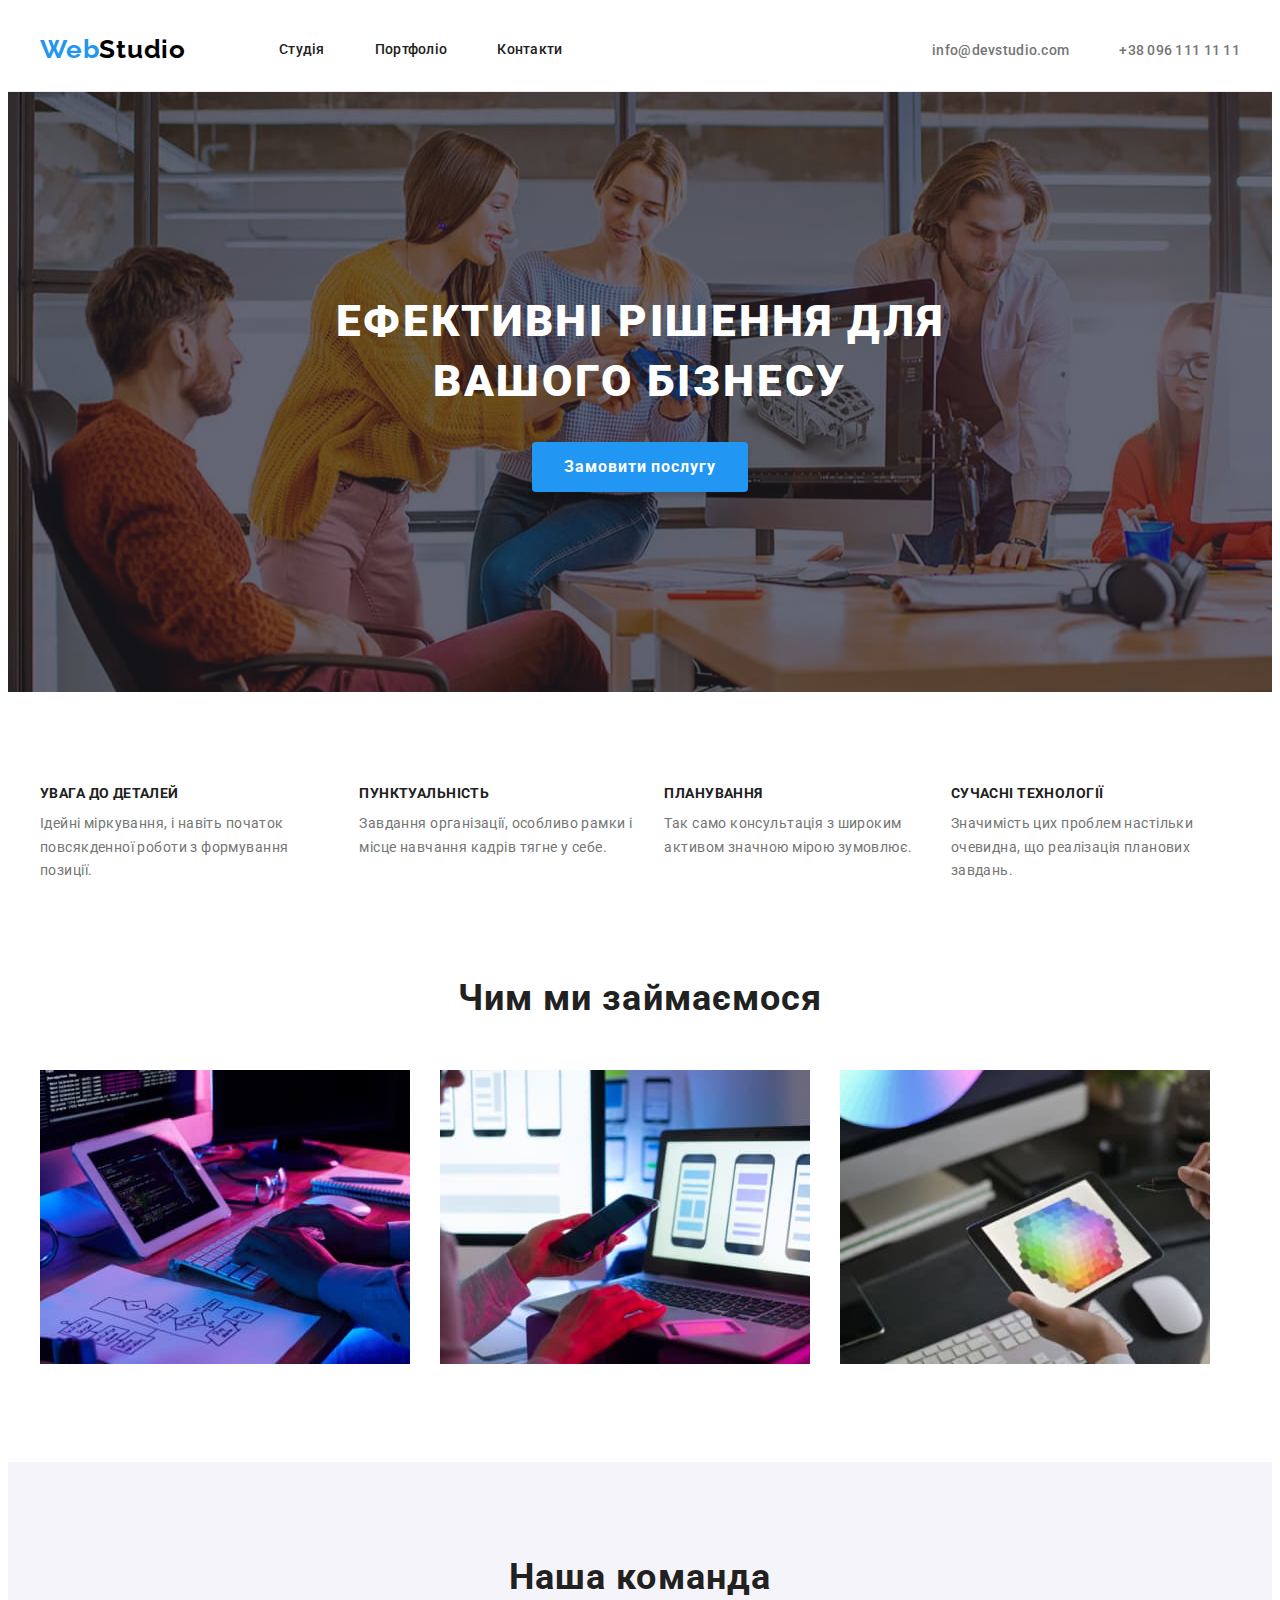
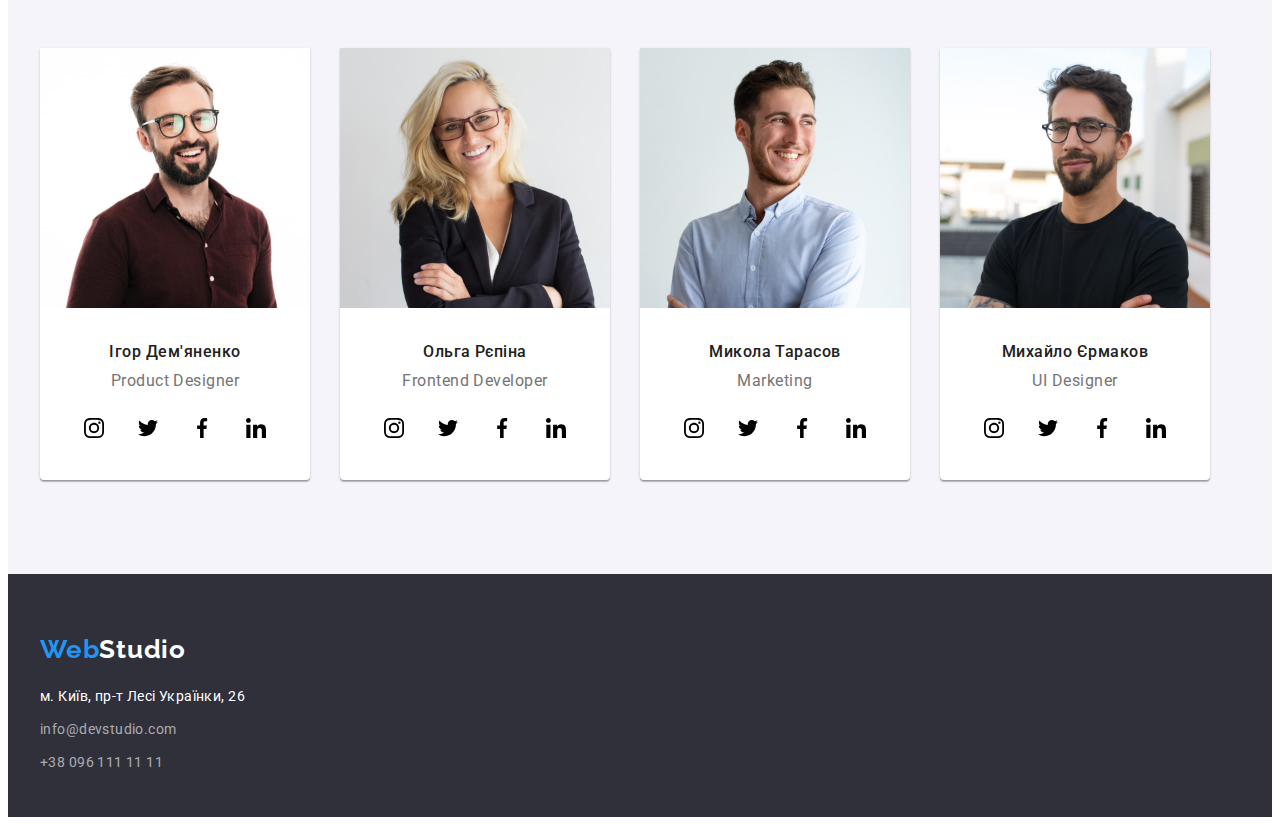
==== index.html @ 80e69e96 "start-hw-4" ====
<!DOCTYPE html>
<html lang="uk">
	<head>
		<meta charset="UTF-8">
		<meta name="viewport" content="width=device-width, initial-scale=1.0">		
		<link rel="preconnect" href="https://fonts.googleapis.com">
		<link rel="preconnect" href="https://fonts.gstatic.com" crossorigin>
		<link href="https://fonts.googleapis.com/css2?family=Raleway:wght@700&family=Roboto:wght@400;500;700;900&display=swap"
			rel="stylesheet">
		<link
			rel="stylesheet"
			href="https://cdnjs.cloudflare.com/ajax/libs/modern-normalize/1.1.0/modern-normalize.min.css"
			integrity="sha512-wpPYUAdjBVSE4KJnH1VR1HeZfpl1ub8YT/NKx4PuQ5NmX2tKuGu6U/JRp5y+Y8XG2tV+wKQpNHVUX03MfMFn9Q=="
			crossorigin="anonymous"
			referrerpolicy="no-referrer"
		/>
		<link rel="stylesheet" href="./css/styles.css">
			<title>Студія</title>
	</head>
	<body>
		<!--Шапка-->
		<header class="header">
			<div class="container header-container">
				<a href="./index.html" class="header-logo"><span class="logo-color">Web</span>Studio</a>
			<nav>
				<ul class="header-nav list">
					<li class="item"><a href="./index.html" class="header-nav-link link">Студія</a></li>
					<li class="item"><a href="./portfolio.html" class="header-nav-link link">Портфоліо</a></li>
					<li class="item"><a href="" class="header-nav-link link">Контакти</a></li>
				</ul>
			</nav>
			<ul class="list header-contact-list">
				<li class="item"><a href="" class="header-contact link">info@devstudio.com</a></li>
				<li class="item"><a href="" class="header-contact link">+38 096 111 11 11</a></li>
			</ul>
			</div>
		</header>
		<!--Головний розділ-->
		<main>
			<section class="hero-container">
				<h1 class="hero-title">Ефективні рішення для <br> вашого бізнесу</h1>
				<button type="button" class="hero-button">Замовити послугу</button>
			</section>

			<section class="benefits">
				<div class="container">
					<!-- <h2>Наші переваги</h2> -->
					<ul class="list benefits-list">
						<li class="benefit-item">
							<h3 class="benefits-title">УВАГА ДО ДЕТАЛЕЙ</h3>
							<p class="benefits-text">Ідейні міркування, і навіть початок повсякденної роботи з формування позиції.</p>
						</li>
						<li class="benefit-item">
							<h3 class="benefits-title">ПУНКТУАЛЬНІСТЬ</h3>
							<p class="benefits-text">Завдання організації, особливо рамки і місце навчання кадрів тягне у себе.</p>
						</li>
						<li class="benefit-item">
							<h3 class="benefits-title">ПЛАНУВАННЯ</h3>
							<p class="benefits-text">Так само консультація з широким активом значною мірою зумовлює.</p>
						</li>
						<li class="benefit-item">
							<h3 class="benefits-title">СУЧАСНІ ТЕХНОЛОГІЇ</h3>
							<p class="benefits-text">Значимість цих проблем настільки очевидна, що реалізація планових завдань.</p>
						</li>
					</ul>
				</div>				
			</section>
			<!--Напрямки нашої роботи-->
			<section class="industry">
				<div class="container">
					<h2 class="title-center">Чим ми займаємося</h2>
				<ul class="list industry-list">
					<li class="industry-item">
						<a href="" class="industry-activity"><img src="./images/img1.jpg" alt="Розробка декстопних додатків" width="370" height="294"></a>
					</li>
					<li class="industry-item">
						<a href="" class="industry-activity"><img src="./images/img2.jpg" alt="Розробка мобільних додатків" width="370" height="294"></a>
					</li>
					<li class="industry-item">
						<a href="" ><img src="./images/img3.jpg" alt="Дизайн" width="370" height="294" class="industry-activity"></a>
					</li>
				</ul>
				</div>
			</section>
			<section class="team">
				<div class="container">
					<h2 class="title-center">Наша команда</h2>
				<ul class="list team-list">
					<li class="team-person">
						<img src="./images/ihor-dem.jpg" alt="Фото Ігоря Дем'яненко" width="270" height="260">
						<div class="member-t">
							<h3 class="member-team">Ігор Дем'яненко</h3>
							<p lang="en" class="speciality-member-team">Product Designer</p>
							<ul class="team-soc-list">
								<li class="team-soc-item">
									<a href="" class="team-soc-link link">
										<svg class="team-soc-icon" width="20px" height="20px">
											<use href="./images/icons.svg#icon-instagram"></use>
										</svg>
									</a>									
								</li>
								<li class="team-soc-item">
									<a href="" class="team-soc-link">
										<svg class="team-soc-icon" width="20px" height="20px">
											<use href="./images/icons.svg#icon-twitter"></use>
										</svg>
									</a>
								</li>
								<li class="team-soc-item">
									<a href="" class="team-soc-link">
										<svg class="team-soc-icon" width="20px" height="20px">
											<use href="./images/icons.svg#icon-facebook"></use>
										</svg>
									</a>
								</li>
								<li class="team-soc-item">
									<a href="" class="team-soc-link">
										<svg class="team-soc-icon" width="20px" height="20px">
											<use href="./images/icons.svg#icon-linkedin"></use>
										</svg>
									</a>
								</li>
							</ul>
						</div>						
					</li>
					<li class="team-person">
						<img src="./images/olga-repina.jpg" alt="Фото Ольги Рєпіної" width="270" height="260">
						<div class="member-t">
							<h3 class="member-team">Ольга Рєпіна</h3>
							<p lang="en" class="speciality-member-team">Frontend Developer</p>
							<ul class="team-soc-list">
								<li class="team-soc-item">
									<a href="" class="team-soc-link link">
										<svg class="team-soc-icon" width="20px" height="20px">
											<use href="./images/icons.svg#icon-instagram"></use>
										</svg>
									</a>
								</li>
								<li class="team-soc-item">
									<a href="" class="team-soc-link">
										<svg class="team-soc-icon" width="20px" height="20px">
											<use href="./images/icons.svg#icon-twitter"></use>
										</svg>
									</a>
								</li>
								<li class="team-soc-item">
									<a href="" class="team-soc-link">
										<svg class="team-soc-icon" width="20px" height="20px">
											<use href="./images/icons.svg#icon-facebook"></use>
										</svg>
									</a>
								</li>
								<li class="team-soc-item">
									<a href="" class="team-soc-link">
										<svg class="team-soc-icon" width="20px" height="20px">
											<use href="./images/icons.svg#icon-linkedin"></use>
										</svg>
									</a>
								</li>
							</ul>
						</div>
					</li>
					<li class="team-person">
						<img src="./images/mukola-tarasov.jpg" alt="Фото Миколи Тарасова" width="270" height="260">
						<div class="member-t">
							<h3 class="member-team">Микола Тарасов</h3>
							<p lang="en" class="speciality-member-team">Marketing</p>
							<ul class="team-soc-list">
								<li class="team-soc-item">
									<a href="" class="team-soc-link link">
										<svg class="team-soc-icon" width="20px" height="20px">
											<use href="./images/icons.svg#icon-instagram"></use>
										</svg>
									</a>
								</li>
								<li class="team-soc-item">
									<a href="" class="team-soc-link">
										<svg class="team-soc-icon" width="20px" height="20px">
											<use href="./images/icons.svg#icon-twitter"></use>
										</svg>
									</a>
								</li>
								<li class="team-soc-item">
									<a href="" class="team-soc-link">
										<svg class="team-soc-icon" width="20px" height="20px">
											<use href="./images/icons.svg#icon-facebook"></use>
										</svg>
									</a>
								</li>
								<li class="team-soc-item">
									<a href="" class="team-soc-link">
										<svg class="team-soc-icon" width="20px" height="20px">
											<use href="./images/icons.svg#icon-linkedin"></use>
										</svg>
									</a>
								</li>
							</ul>
						</div>						
					</li>
					<li class="team-person">
						<img src="./images/muhailo-ermakov.jpg" alt="Фото Михайла Єрмакова" width="270" height="260">
						<div class="member-t">
							<h3 class="member-team">Михайло Єрмаков</h3>
							<p lang="en" class="speciality-member-team">UI Designer</p>
							<ul class="team-soc-list">
								<li class="team-soc-item">
									<a href="" class="team-soc-link link">
										<svg class="team-soc-icon" width="20px" height="20px">
											<use href="./images/icons.svg#icon-instagram"></use>
										</svg>
									</a>
								</li>
								<li class="team-soc-item">
									<a href="" class="team-soc-link">
										<svg class="team-soc-icon" width="20px" height="20px">
											<use href="./images/icons.svg#icon-twitter"></use>
										</svg>
									</a>
								</li>
								<li class="team-soc-item">
									<a href="" class="team-soc-link">
										<svg class="team-soc-icon" width="20px" height="20px">
											<use href="./images/icons.svg#icon-facebook"></use>
										</svg>
									</a>
								</li>
								<li class="team-soc-item">
									<a href="" class="team-soc-link">
										<svg class="team-soc-icon" width="20px" height="20px">
											<use href="./images/icons.svg#icon-linkedin"></use>
										</svg>
									</a>
								</li>
							</ul>
						</div>
					</li>
				</ul>
				</div>
			</section>
		</main>

		<!--Підвал-->
		<footer class="footer footer-container">
			<div class="container">
				<a href="./index.html" class="footer-logo"><span class="logo-color">Web</span>Studio</a>
			<address>
				<ul class="list list-footer-contact">	
					<li class="footer-contact-item"><a href="" class="footer-contact link">м. Київ, пр-т Лесі Українки, 26</a></li>
					<li class="footer-contact-item"><a href="mailto:info@devstudio.com" class="footer-contact footer-communication link">info@devstudio.com</a></li>
					<li class="footer-contact-item"><a href="tel:+380961111111" class="footer-contact footer-communication link">+38 096 111 11 11</a></li>
				</ul>
			</address>
			</div>
		</footer>
	</body>
</html>
---- css/styles.css ----
:root {
    --text-color-secondary: #757575;
    --color-hover: #2196F3;
}

body {
    font-family: 'Roboto', sans-serif;
    color: #212121; 
}

h1,
h2,
h3,
h4,
h5,
h6,
p {
    margin: 0;
}

ul {
    list-style: none;
    margin: 0;
    padding: 0;
}

/* ---------------- Хедер---------------- */

.header {
    background: #ffffff;
    border-bottom: 1px solid #ECECEC;
}

.container {
    width: 1200px;
    padding-left: 15px;
    padding-right: 15px;
    margin: 0 auto;
}

.header-container {
    display: flex;
    align-items: center;
    border-bottom: 1px #ECECEC;
}

.header-logo {
    font-family: 'Raleway', sans-serif;
    font-weight: 700;
    font-size: 26px;
    line-height: 1.19;
    letter-spacing: 0.03em;    
    color: #000000;
    text-decoration: none;
    padding-top: 24px;
    padding-right: 20px;
    padding-bottom: 25px;
    margin-right: 73px;
}

.logo-color {
    color: #2196F3;
}

.header-nav {
    display: flex;    
}

.header-nav .item:not(:last-child),
.header-contact-list .item:not(:last-child) {
    margin-right: 50px;
}

.header-nav-link {
    display:inline-block;
    font-weight: 500;
    font-size: 14px;
    line-height: 1.14;
    letter-spacing: 0.02em;
    color: #212121;
    padding-top: 32px;
    padding-bottom: 32px;
}


.list {
    list-style: none;
}

.header-contact {
    font-weight: 500;
    font-size: 14px;
    line-height: 1.14;
    letter-spacing: 0.02em;
    color: #757575;
}

.header-contact-list {
    display: flex;
    margin-left: auto;
    padding-top: 32px;
    padding-bottom: 32px;
}

.link {
    text-decoration: none;
}

a:hover,
a:focus {
    color: var(--color-hover);
}


/* --------------Герой----------------- */

.hero-container {
    background-color: #2F303A;    
    margin: 0 auto;
    text-align: center;
    padding-top: 200px;
    padding-bottom: 200px;
        background-image: linear-gradient(
            rgba(47, 48, 58, 0.4),
            rgba(47, 48, 58, 0.4)
            ),
        url(../images/hero-img.jpg);
    }


.hero-title {
    font-weight: 900;
    font-size: 44px;
    line-height: 1.36;
    letter-spacing: 0.06em;
    text-transform: uppercase;    
    color: #FFFFFF;
    margin-bottom: 30px;
}

.hero-button {
    font-family: inherit;
    font-weight: 700;
    font-size: 16px;
    line-height: 1.88;
    align-items: center;
    letter-spacing: 0.06em;
    color: #FFFFFF;
    background: #2196F3;
    width: 216px;
    height: 50px;
    box-shadow: 0px 4px 4px rgba(0, 0, 0, 0.15);
    border-radius: 4px;
    border: none;
}

.hero-button:hover,
.hero-button:focus {
    background: #188CE8;
}

h2 {
    font-weight: 700;
    font-size: 36px;
    line-height: 1.17;
    /*  */
    letter-spacing: 0.03em;
}

.title-center {
    text-align: center;
}

.benefits {
    background: #FFFFFF;
    padding-top: 94px;
}

.benefits-list {
    display: flex;
}

.benefits-list .benefit-item:not(:last-child) {
    margin-right: 30px;
}

.benefits-title {
    font-weight: 700;
    font-size: 14px;
    line-height: 1.14;
    letter-spacing: 0.03em;
    text-transform: uppercase;
    margin-bottom: 10px;
}

.benefits-text {   
    font-size: 14px;
    line-height: 1.71;
    letter-spacing: 0.03em;
    color: var(--text-color-secondary);
}

.industry {
    background: #FFFFFF;
    padding-top: 94px;
    padding-bottom: 94px;
}
.industry-list {
    display: flex;
    margin-top: 50px;
}

.industry-list .industry-item:not(:last-child) {
    margin-right: 30px;
}

/*-------------------- Наша команда -------------------*/

.team {
    background: #F5F4FA;
    padding-top: 94px;
    padding-bottom: 94px;
}

.team-list {
    display: flex;
    margin-top: 50px;    
}

.team-list .team-person:not(:last-child) {
    margin-right: 30px;
}

.team-person {
    background: #FFFFFF;
    box-shadow: 0px 1px 3px rgba(0, 0, 0, 0.12), 0px 1px 1px rgba(0, 0, 0, 0.14), 0px 2px 1px rgba(0, 0, 0, 0.2);
border-radius: 0px 0px 4px 4px;
}

.member-team {
    font-weight: 500;
    font-size: 16px;
    line-height: 1.19;
    text-align: center;
    letter-spacing: 0.03em;    
}

.speciality-member-team {
    font-size: 16px;
    line-height: 1.19;
    text-align: center;
    letter-spacing: 0.03em;
    color: var(--text-color-secondary);
    margin-top: 10px;
    margin-bottom: 16px;
}

.member-t {
    padding-top: 30px;
    padding-bottom: 30px;
}

.team-soc-list {
    display: flex;
    justify-content: center;
    gap: 10px;

}

.team-soc-item {    
    width: 44px;
    height: 44px;
}

.team-soc-link {
    width: 100%;
    height: 100%;
    border-radius: 50%;
    /* background-color: tomato; */
    display: flex;
    align-items: center;
    justify-content: center;
}

.team-soc-icon {
    /* fill: #AFB1B8; */
}

.team-soc-link:hover,
.team-soc-link:focus {
    background-color: var(--color-hover);
}

.team-soc-link:hover .team-soc-icon,
.team-soc-link:focus .team-soc-icon {
    fill: #ffffff;
}

/* Футер */

.footer-container {    
    margin: 0 auto;
    
}

.footer {
    background: #2F303A;
    padding-top: 60px;
    padding-bottom: 43px;
}

.footer-logo {
    font-family: 'Raleway', sans-serif;
    font-weight: 700;
    font-size: 26px;
    line-height: 1.19;
    letter-spacing: 0.03em;
    color: #FFFFFF;
    text-decoration: none;
    display: inline-block;
}

.list-footer-contact {
    margin-top: 20px;
}

.footer-contact {
    font-style: normal;
    font-size: 14px;
    line-height: 1.71;
    letter-spacing: 0.03em;
    color: #FFFFFF;
}

.list-footer-contact .footer-contact-item:not(:last-child) {
    margin-bottom: 9px;
}

.footer-communication {
    color: rgba(255, 255, 255, 0.6);
}

/* Стиль Портфоліо */

.portfolio {
    background: #FFFFFF;
    padding-top: 94px;
    padding-bottom: 94px;
}

/* Фільтр проєктів */

.filter-button-projects {
    font-family: inherit;
    font-weight: 500;
    font-size: 16px;
    line-height: 1.62;
    text-align: center;
    letter-spacing: 0.03em;
    color: inherit;
    background: #F5F4FA;
    border: none;
    padding: 6px 22px;
    box-shadow: 0px 3px 1px rgba(0, 0, 0, 0.1), 0px 1px 2px rgba(0, 0, 0, 0.08), 0px 2px 2px rgba(0, 0, 0, 0.12);
border-radius: 4px;
}

.filter-button-projects:hover,
.filter-button-projects:focus {
    background: #2196F3;
    color: #FFFFFF;
    border: none;
}

.filter-projects {
    display: flex;    
    margin-bottom: 34px;
    justify-content: center;
}

.filter-projects .filter-item:not(:last-child) {
    margin-right: 8px;
}


/* Проєкти */

.project-list {
    display: flex;
    flex-wrap: wrap;
}

.project-list a {
    text-decoration: none;    
}

.project-item {   
    margin-right: 30px;
    margin-bottom: 30px;   
}

.project-item:nth-child(3n) {
    margin-right: 0;
}

.project-item:nth-last-child(-n + 3) {
    margin-bottom: 0;
}

.project-text {
    padding: 20px 24px;
    border-right: 1px solid #EEEEEE;
    border-bottom: 1px solid #EEEEEE;
    border-left: 1px solid #EEEEEE;
}

.project-title {    
    font-size: 18px;
    line-height: 2;
    letter-spacing: 0.06em;
    color: #212121;
}

.category-project {
    font-size: 16px;
    line-height: 1.88;
    letter-spacing: 0.03em;
    color: var(--text-color-secondary);
}
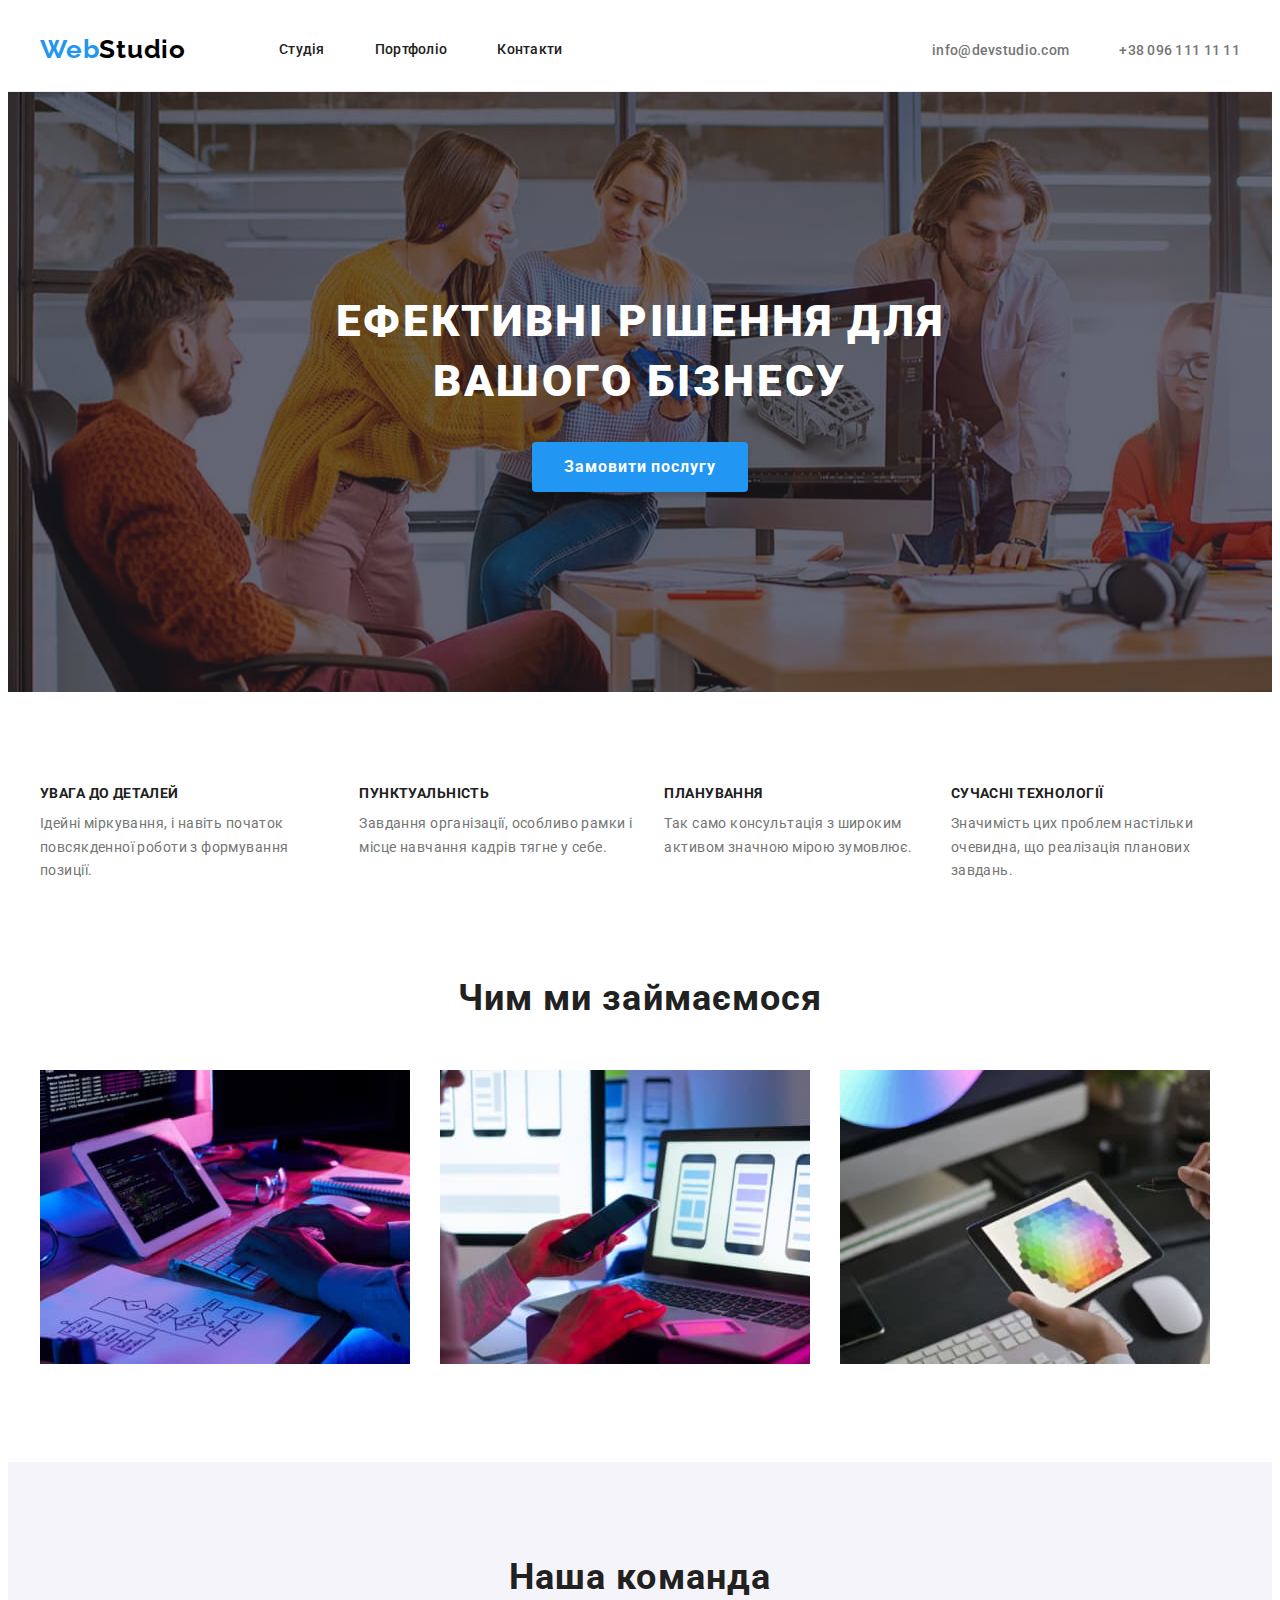
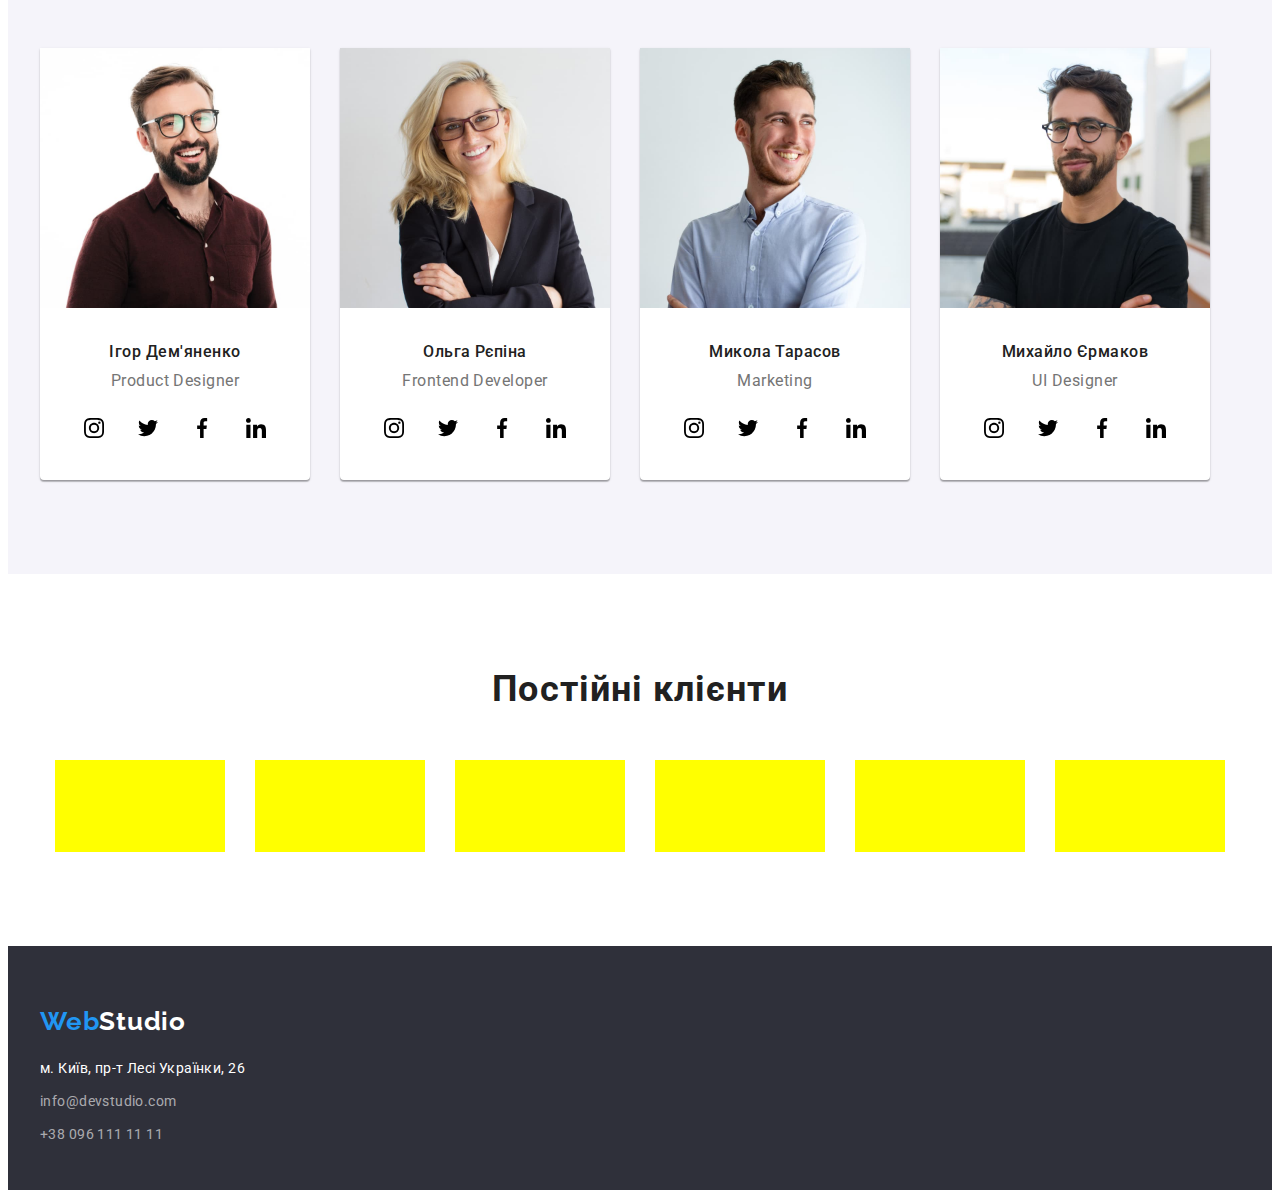
==== commit 2833322d: "client" ====
--- a/index.html
+++ b/index.html
@@ -82,6 +82,7 @@
 				</ul>
 				</div>
 			</section>
+			<!-- Наша команда -->
 			<section class="team">
 				<div class="container">
 					<h2 class="title-center">Наша команда</h2>
@@ -235,6 +236,30 @@
 						</div>
 					</li>
 				</ul>
+				</div>
+			</section>
+			<!-- Наші постійні клієнти -->
+			<section class="container">
+				<div class="client">
+					<h2 class="client-title title-center">Постійні клієнти</h2>
+					<ul class="client-list">
+						<li class="client-item">
+							<a href="" class="client-link"></a>
+							<svg class="client-icon">
+								<use></use>
+							</svg>
+						</li>
+						<li class="client-item">
+							<a href="" class="client-link"></a>
+							<svg>
+								<use></use>
+							</svg>
+						</li>
+						<li class="client-item"></li>
+						<li class="client-item"></li>
+						<li class="client-item"></li>
+						<li class="client-item"></li>
+					</ul>
 				</div>
 			</section>
 		</main>
--- a/css/styles.css
+++ b/css/styles.css
@@ -162,8 +162,7 @@
 h2 {
     font-weight: 700;
     font-size: 36px;
-    line-height: 1.17;
-    /*  */
+    line-height: 1.17;    
     letter-spacing: 0.03em;
 }
 
@@ -275,8 +274,7 @@
 .team-soc-link {
     width: 100%;
     height: 100%;
-    border-radius: 50%;
-    /* background-color: tomato; */
+    border-radius: 50%;    
     display: flex;
     align-items: center;
     justify-content: center;
@@ -295,6 +293,39 @@
 .team-soc-link:focus .team-soc-icon {
     fill: #ffffff;
 }
+
+.client {
+    padding-top: 94px;
+    padding-bottom: 94px;
+}
+
+.client-title {
+    margin-bottom: 50px;
+}
+
+.client-list {
+    display: flex;
+    justify-content: center;
+    gap: 30px;
+}
+
+.client-item {
+    width: 170px;
+    height: 92px;
+    background-color: yellow;
+}
+
+.client-link {
+    width: 100%;
+    height: 100%;
+    display: flex;
+    align-items: center;
+    justify-content: center;
+}
+
+
+
+
 
 /* Футер */
 
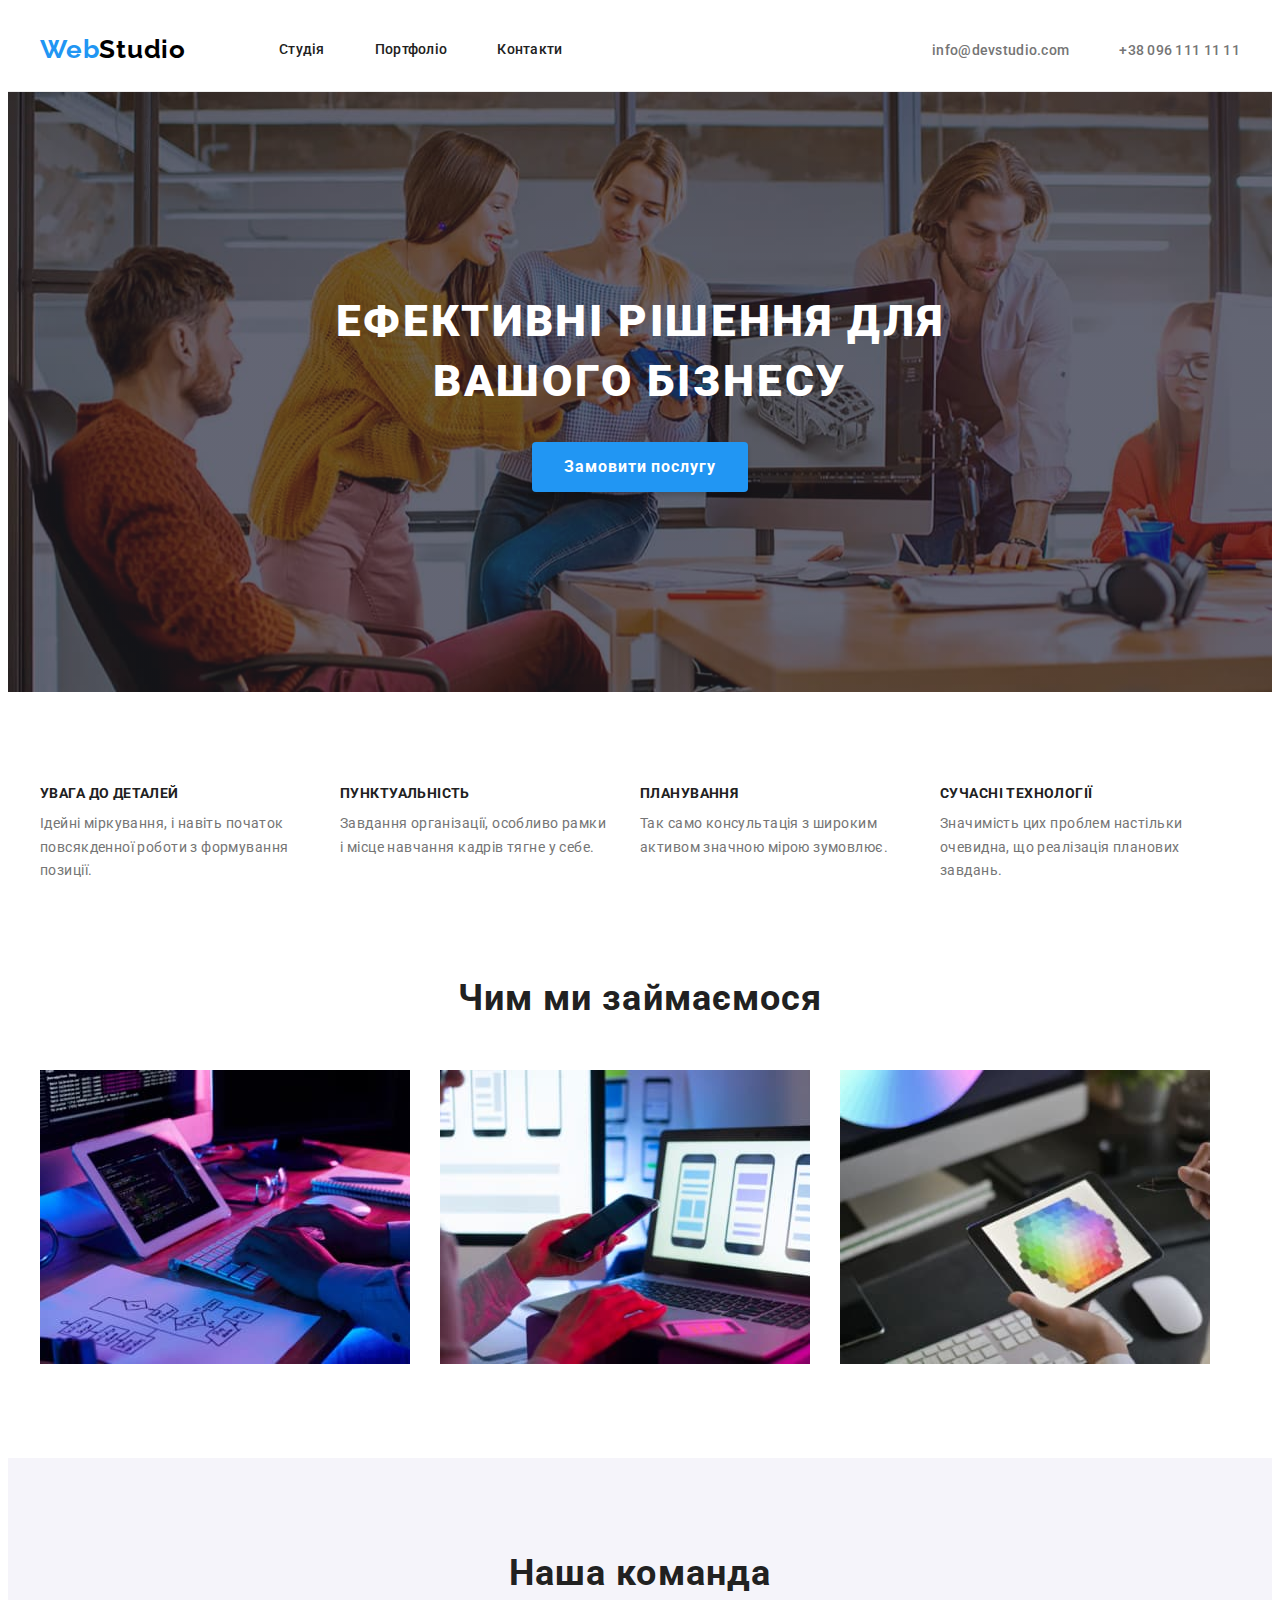
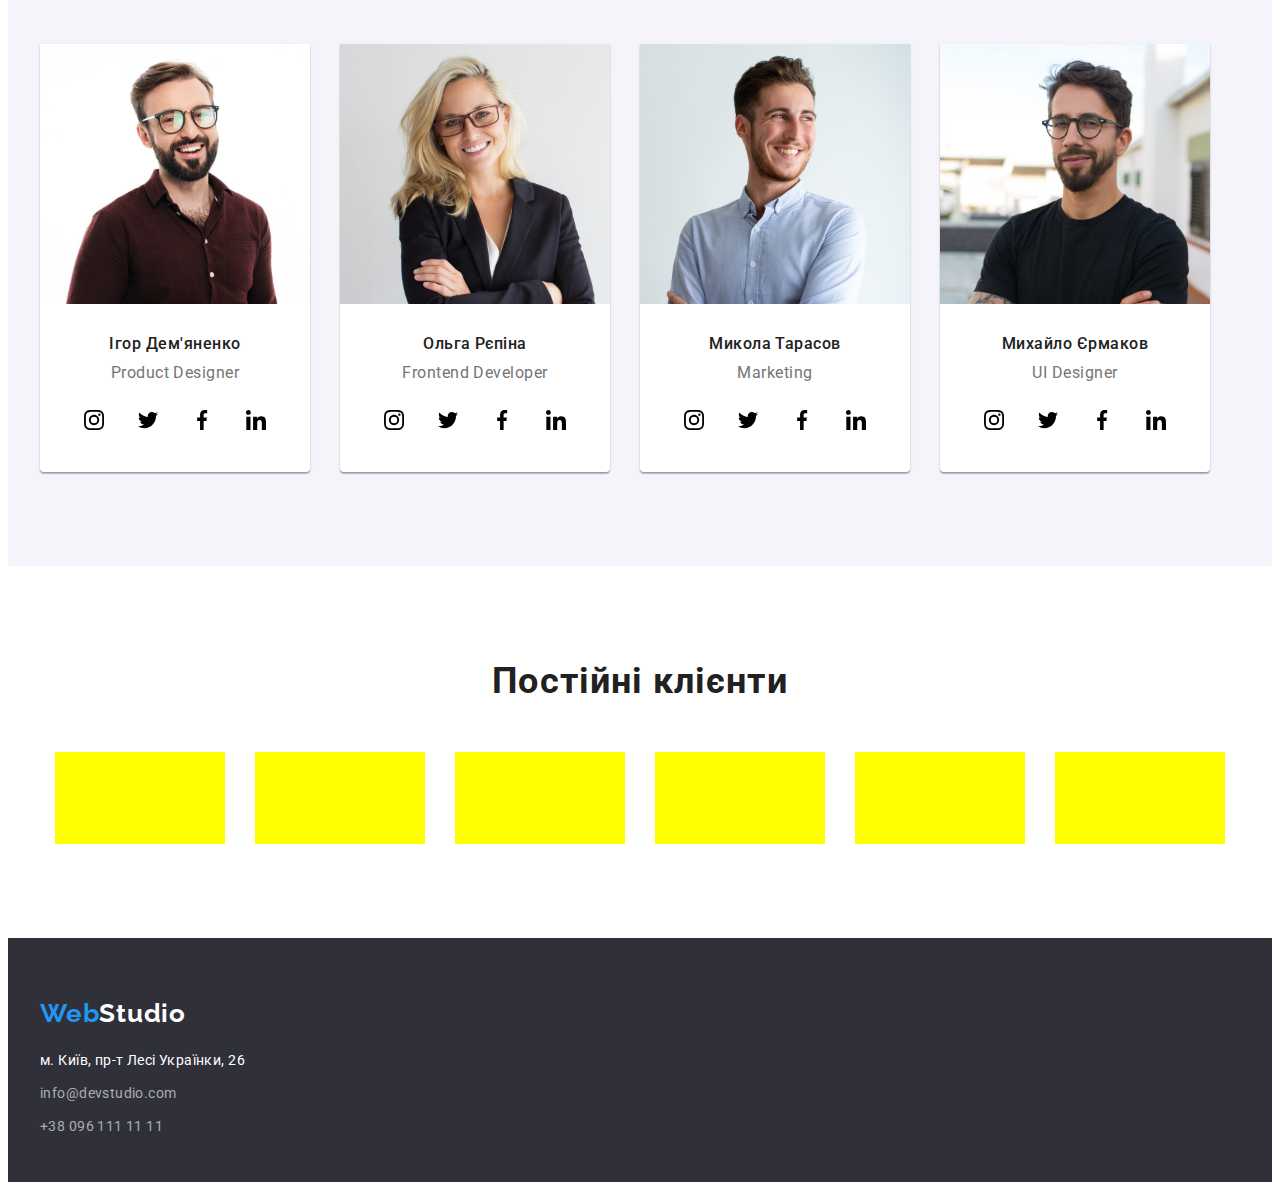
==== commit 171cc039: "1" ====
--- a/index.html
+++ b/index.html
@@ -44,7 +44,7 @@
 
 			<section class="benefits">
 				<div class="container">
-					<!-- <h2>Наші переваги</h2> -->
+					<h2 class="stealth-title">Наші переваги</h2>
 					<ul class="list benefits-list">
 						<li class="benefit-item">
 							<h3 class="benefits-title">УВАГА ДО ДЕТАЛЕЙ</h3>
@@ -82,7 +82,6 @@
 				</ul>
 				</div>
 			</section>
-			<!-- Наша команда -->
 			<section class="team">
 				<div class="container">
 					<h2 class="title-center">Наша команда</h2>
@@ -135,7 +134,7 @@
 										<svg class="team-soc-icon" width="20px" height="20px">
 											<use href="./images/icons.svg#icon-instagram"></use>
 										</svg>
-									</a>
+									</a>									
 								</li>
 								<li class="team-soc-item">
 									<a href="" class="team-soc-link">
@@ -172,7 +171,7 @@
 										<svg class="team-soc-icon" width="20px" height="20px">
 											<use href="./images/icons.svg#icon-instagram"></use>
 										</svg>
-									</a>
+									</a>									
 								</li>
 								<li class="team-soc-item">
 									<a href="" class="team-soc-link">
@@ -209,7 +208,7 @@
 										<svg class="team-soc-icon" width="20px" height="20px">
 											<use href="./images/icons.svg#icon-instagram"></use>
 										</svg>
-									</a>
+									</a>									
 								</li>
 								<li class="team-soc-item">
 									<a href="" class="team-soc-link">
--- a/css/styles.css
+++ b/css/styles.css
@@ -22,6 +22,21 @@
     list-style: none;
     margin: 0;
     padding: 0;
+}
+
+img {
+    display: block;
+}
+
+.stealth-title {
+    position: absolute;
+    width: 1px;
+    height: 1px;
+    margin: -1px;
+    padding: 0;
+    overflow: hidden;
+    border: 0;
+    clip: rect(0 0 0 0);
 }
 
 /* ---------------- Хедер---------------- */
@@ -162,7 +177,7 @@
 h2 {
     font-weight: 700;
     font-size: 36px;
-    line-height: 1.17;    
+    line-height: 1.17;
     letter-spacing: 0.03em;
 }
 
@@ -177,6 +192,10 @@
 
 .benefits-list {
     display: flex;
+}
+
+.benefit-item {
+    width: 270px;
 }
 
 .benefits-list .benefit-item:not(:last-child) {
@@ -259,6 +278,7 @@
     padding-bottom: 30px;
 }
 
+
 .team-soc-list {
     display: flex;
     justify-content: center;
@@ -322,9 +342,6 @@
     align-items: center;
     justify-content: center;
 }
-
-
-
 
 
 /* Футер */
@@ -392,8 +409,8 @@
     background: #F5F4FA;
     border: none;
     padding: 6px 22px;
-    box-shadow: 0px 3px 1px rgba(0, 0, 0, 0.1), 0px 1px 2px rgba(0, 0, 0, 0.08), 0px 2px 2px rgba(0, 0, 0, 0.12);
-border-radius: 4px;
+    border-radius: 4px;
+    /* box-shadow: 0px 3px 1px rgba(0, 0, 0, 0.1), 0px 1px 2px rgba(0, 0, 0, 0.08), 0px 2px 2px rgba(0, 0, 0, 0.12); */
 }
 
 .filter-button-projects:hover,
@@ -405,7 +422,7 @@
 
 .filter-projects {
     display: flex;    
-    margin-bottom: 34px;
+    margin-bottom: 50px;
     justify-content: center;
 }
 
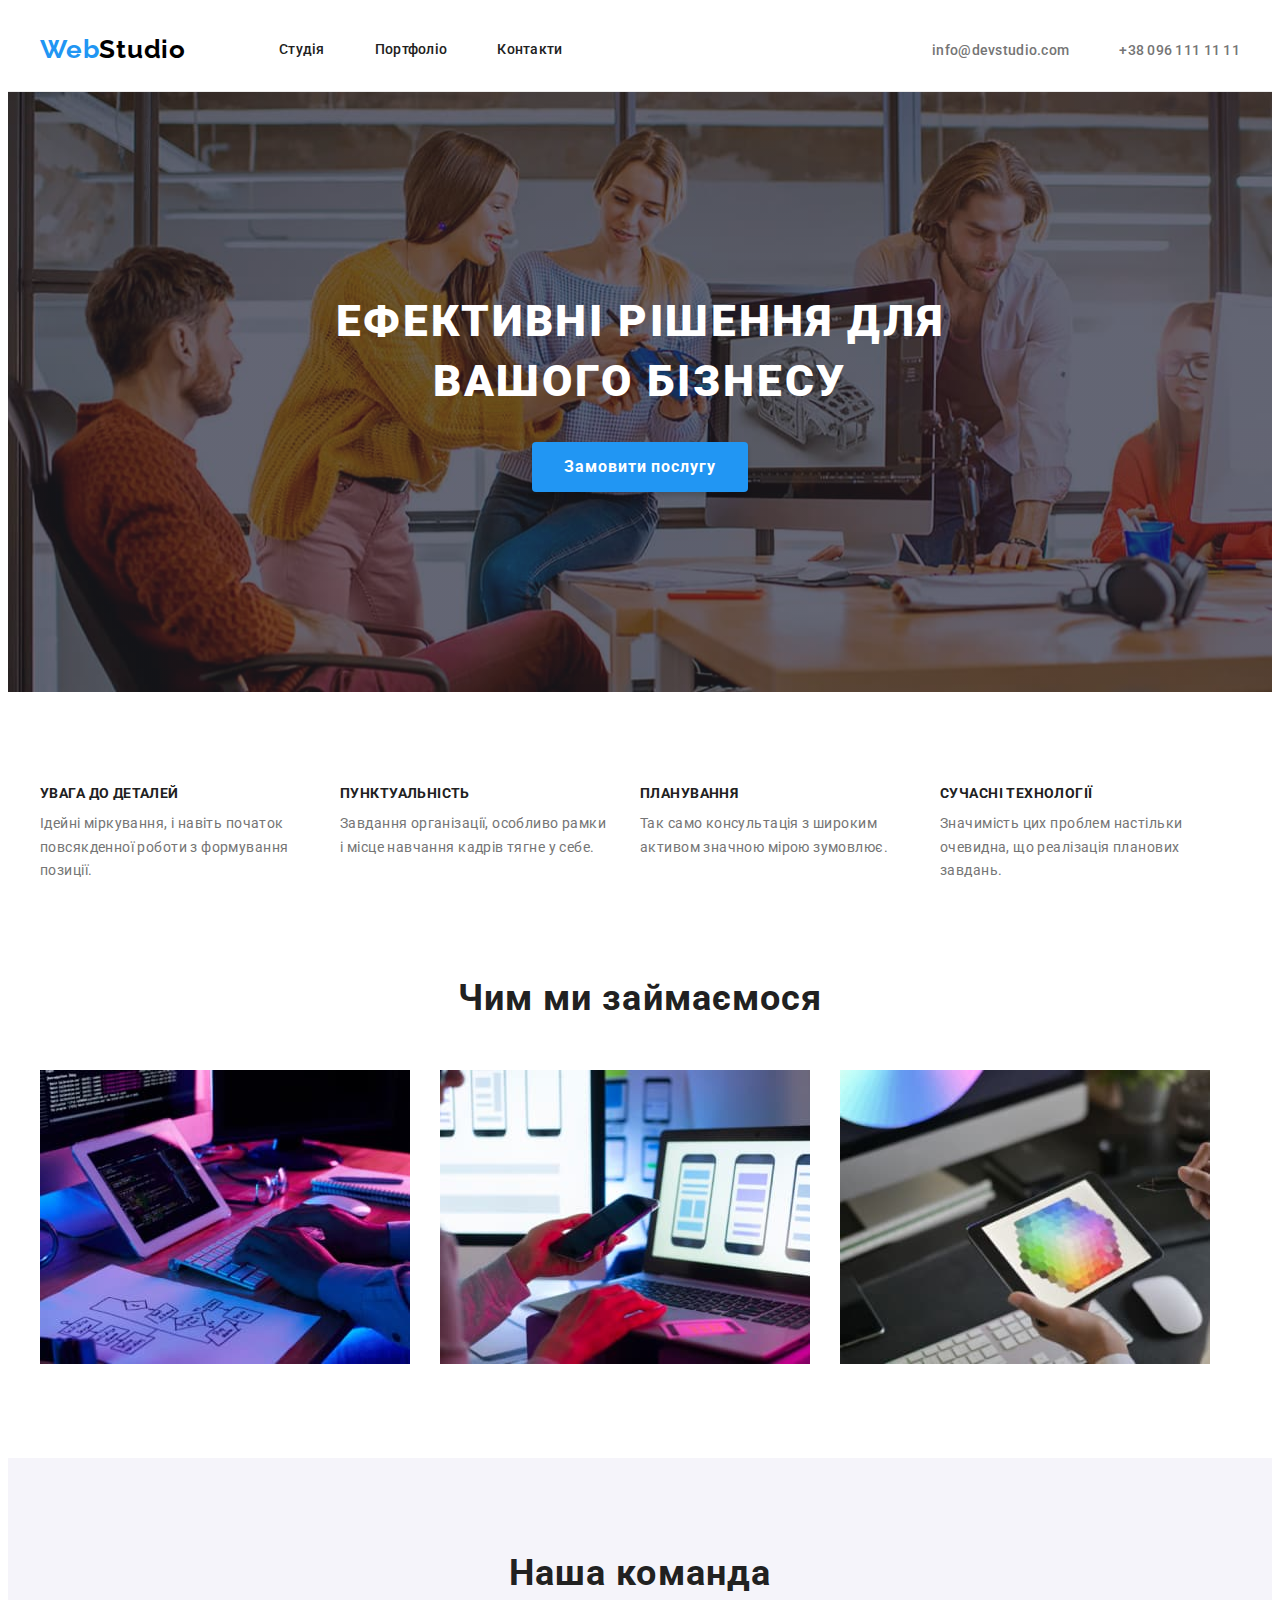
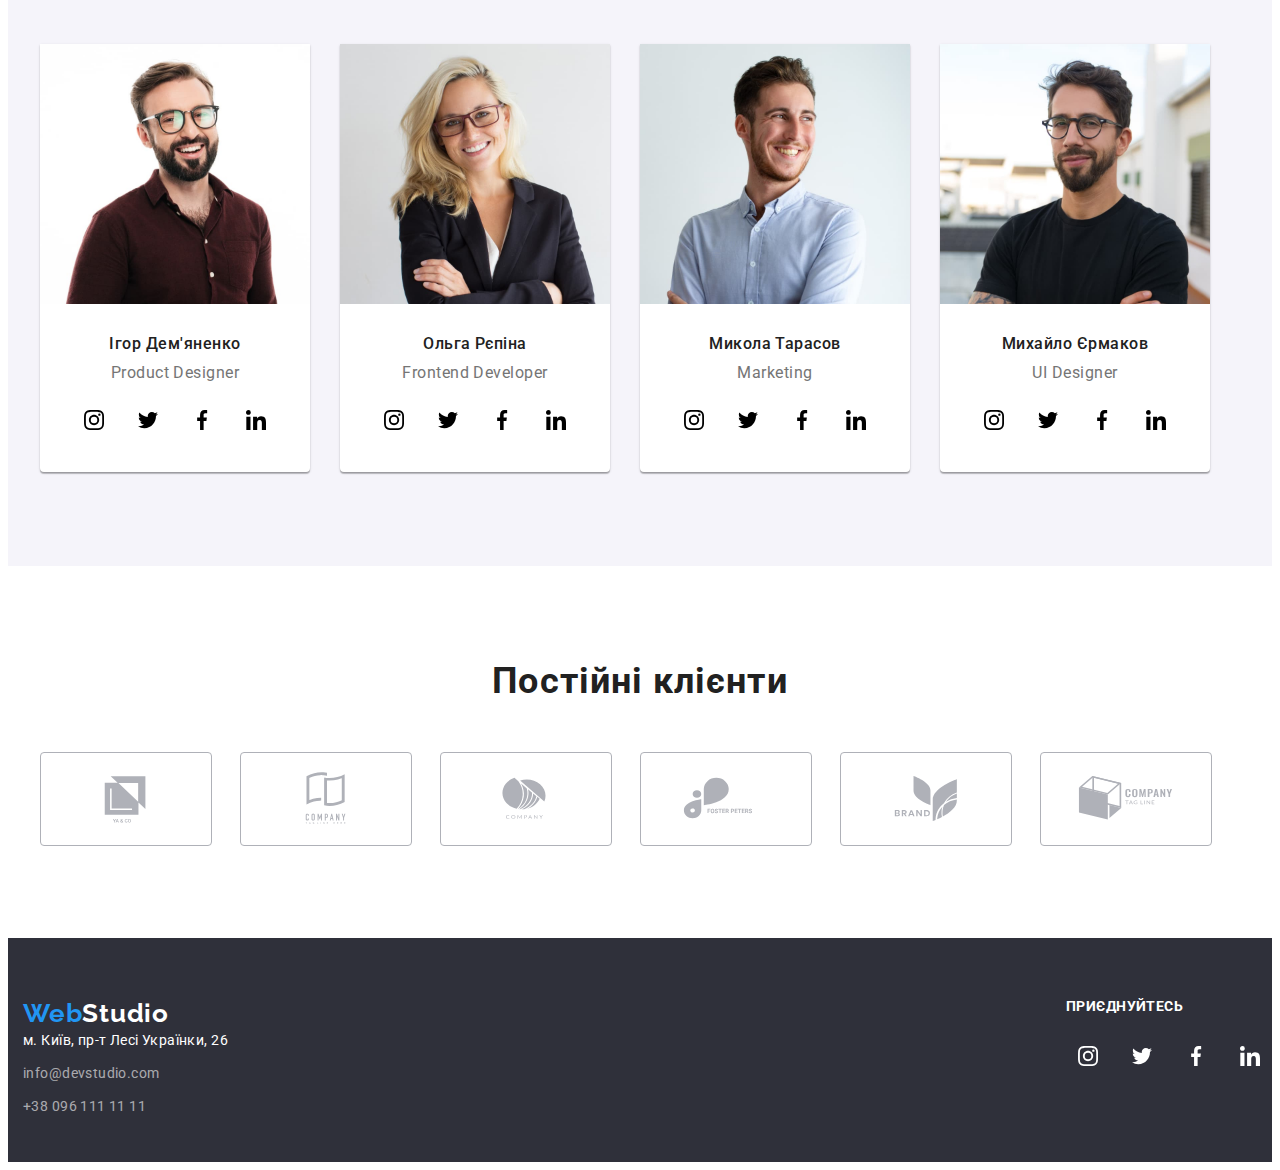
==== commit 82d3625d: "start-footer-soc" ====
--- a/index.html
+++ b/index.html
@@ -243,21 +243,47 @@
 					<h2 class="client-title title-center">Постійні клієнти</h2>
 					<ul class="client-list">
 						<li class="client-item">
-							<a href="" class="client-link"></a>
-							<svg class="client-icon">
-								<use></use>
-							</svg>
-						</li>
-						<li class="client-item">
-							<a href="" class="client-link"></a>
-							<svg>
-								<use></use>
-							</svg>
-						</li>
-						<li class="client-item"></li>
-						<li class="client-item"></li>
-						<li class="client-item"></li>
-						<li class="client-item"></li>
+							<a href="" class="client-link">
+							<svg class="client-icon" width="106px" height="60px">
+								<use href="./images/icons.svg#icon-logo-1" class="client-logo"></use>
+							</svg>
+							</a>
+						</li>
+						<li class="client-item">
+							<a href="" class="client-link">
+							<svg class="client-icon" width="106px" height="60px">
+								<use href="./images/icons.svg#icon-logo-2" class="client-logo"></use>
+							</svg>
+							</a>
+						</li>
+						<li class="client-item">
+							<a href="" class="client-link">
+							<svg class="client-icon" width="106px" height="60px">
+								<use href="./images/icons.svg#icon-logo-3" class="client-logo"></use>
+							</svg>
+							</a>
+						</li>
+						<li class="client-item">
+							<a href="" class="client-link">
+							<svg class="client-icon" width="106px" height="60px">
+								<use href="./images/icons.svg#icon-logo-4" class="client-logo"></use>
+							</svg>
+							</a>
+						</li>
+						<li class="client-item">
+							<a href="" class="client-link">
+							<svg class="client-icon" width="106px" height="60px">
+								<use href="./images/icons.svg#icon-logo-5" class="client-logo"></use>
+							</svg>
+							</a>
+						</li>
+						<li class="client-item">
+							<a href="" class="client-link">
+							<svg class="client-icon" width="106px" height="60px">
+								<use href="./images/icons.svg#icon-logo-6" class="client-logo"></use>
+							</svg>
+							</a>
+						</li>
 					</ul>
 				</div>
 			</section>
@@ -275,6 +301,39 @@
 				</ul>
 			</address>
 			</div>
+			<div class="">
+				<h3 class="footer-soc-title">приєднуйтесь</h3>
+				<ul class="footer-soc-list">
+					<li class="footer-soc-item">
+						<a href="" class="footer-soc-link">
+							<svg class="footer-soc-icon">
+								<use href="./images/icons.svg#icon-instagram" width="20px" height="20px"></use>
+							</svg>
+						</a>
+					</li>
+					<li class="footer-soc-item">
+						<a href="" class="footer-soc-link">
+							<svg class="footer-soc-icon">
+								<use href="./images/icons.svg#icon-twitter" width="20px" height="20px"></use>
+							</svg>
+						</a>
+					</li>
+					<li class="footer-soc-item">
+						<a href="" class="footer-soc-link">
+							<svg class="footer-soc-icon">
+								<use href="./images/icons.svg#icon-facebook" width="20px" height="20px"></use>
+							</svg>
+						</a>
+					</li>
+					<li class="footer-soc-item">
+						<a href="" class="footer-soc-link">
+							<svg class="footer-soc-icon">
+								<use href="./images/icons.svg#icon-linkedin" width="20px" height="20px"></use>
+							</svg>
+						</a>
+					</li>
+				</ul>
+			</div>
 		</footer>
 	</body>
 </html>
--- a/css/styles.css
+++ b/css/styles.css
@@ -325,14 +325,12 @@
 
 .client-list {
     display: flex;
-    justify-content: center;
     gap: 30px;
 }
 
 .client-item {
     width: 170px;
-    height: 92px;
-    background-color: yellow;
+    height: 92px;    
 }
 
 .client-link {
@@ -341,20 +339,34 @@
     display: flex;
     align-items: center;
     justify-content: center;
-}
-
-
-/* Футер */
+    fill:  #AFB1B8;
+    border: 1px solid #AFB1B8;
+    border-radius: 4px;
+}
+
+.client-link:hover,
+.client-link:focus {
+    border: 1px solid var(--color-hover);
+    color: var(--color-hover);
+}
+
+.client-link:hover .client-icon,
+.client-link:focus .client-icon {
+    fill: var(--color-hover);
+}
+
+
+/*-------------------------- Футер-------------------------- */
 
 .footer-container {    
-    margin: 0 auto;
-    
+    margin: 0 auto;    
 }
 
 .footer {
     background: #2F303A;
     padding-top: 60px;
     padding-bottom: 43px;
+    display: flex;
 }
 
 .footer-logo {
@@ -369,7 +381,7 @@
 }
 
 .list-footer-contact {
-    margin-top: 20px;
+    /* margin-top: 20px; */
 }
 
 .footer-contact {
@@ -378,6 +390,7 @@
     line-height: 1.71;
     letter-spacing: 0.03em;
     color: #FFFFFF;
+    margin-right: 70px;
 }
 
 .list-footer-contact .footer-contact-item:not(:last-child) {
@@ -388,7 +401,46 @@
     color: rgba(255, 255, 255, 0.6);
 }
 
-/* Стиль Портфоліо */
+.footer-soc-title {
+    font-weight: 700;
+    font-size: 14px;
+    line-height: 16px;
+    letter-spacing: 0.03em;
+    text-transform: uppercase;
+    color: #ffffff;
+    margin-bottom: 20px;
+}
+
+.footer-soc-list {
+    display: flex;
+    gap: 10px;
+}
+
+.footer-soc-item {
+    width: 44px;
+    height: 44px;
+}
+
+.footer-soc-link {
+    display: block;
+    width: 100%;
+    height: 100%;
+    display: flex;
+    align-items: center;
+    justify-content: center;
+    border-radius: 50%;
+
+}
+
+.footer-soc-icon {
+    width: 20px;
+    height: 20px;
+    fill: #FFFFFF;
+}
+
+
+
+/*--------------------- Стиль Портфоліо ----------------------*/
 
 .portfolio {
     background: #FFFFFF;
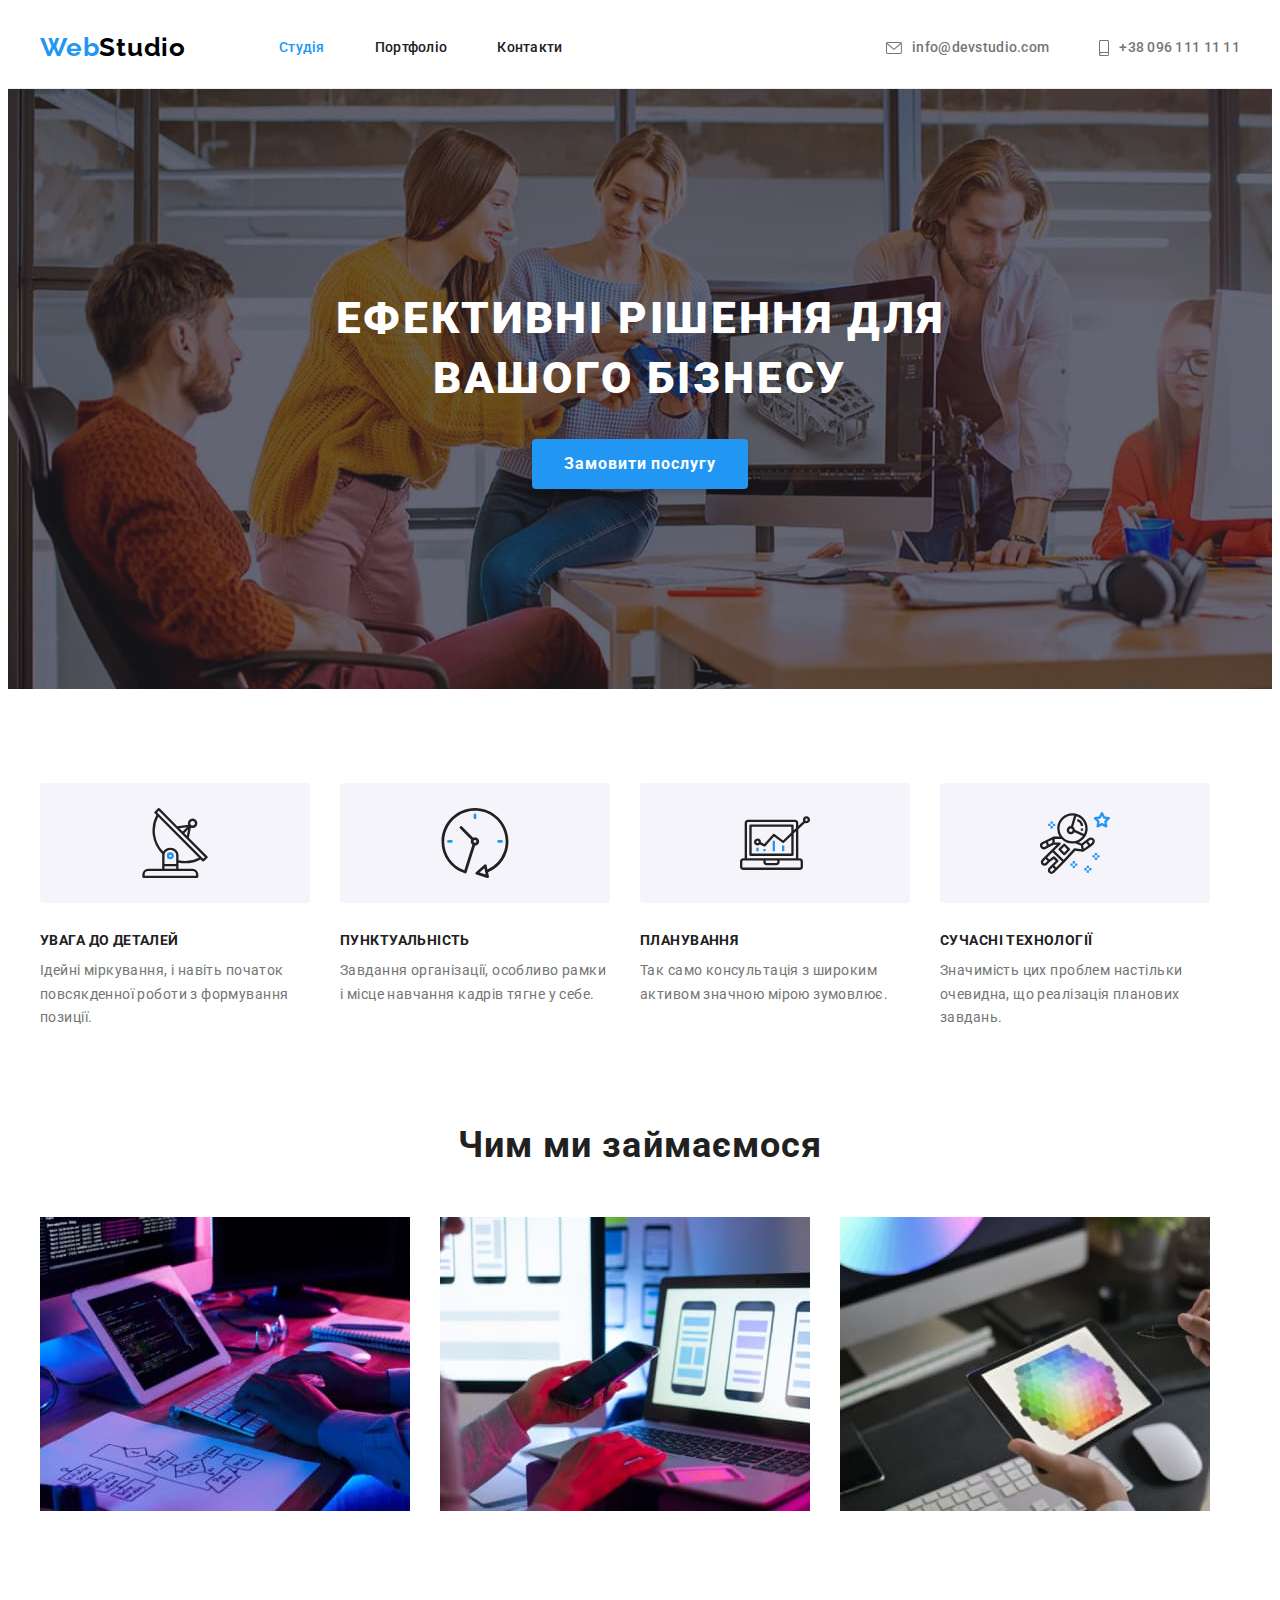
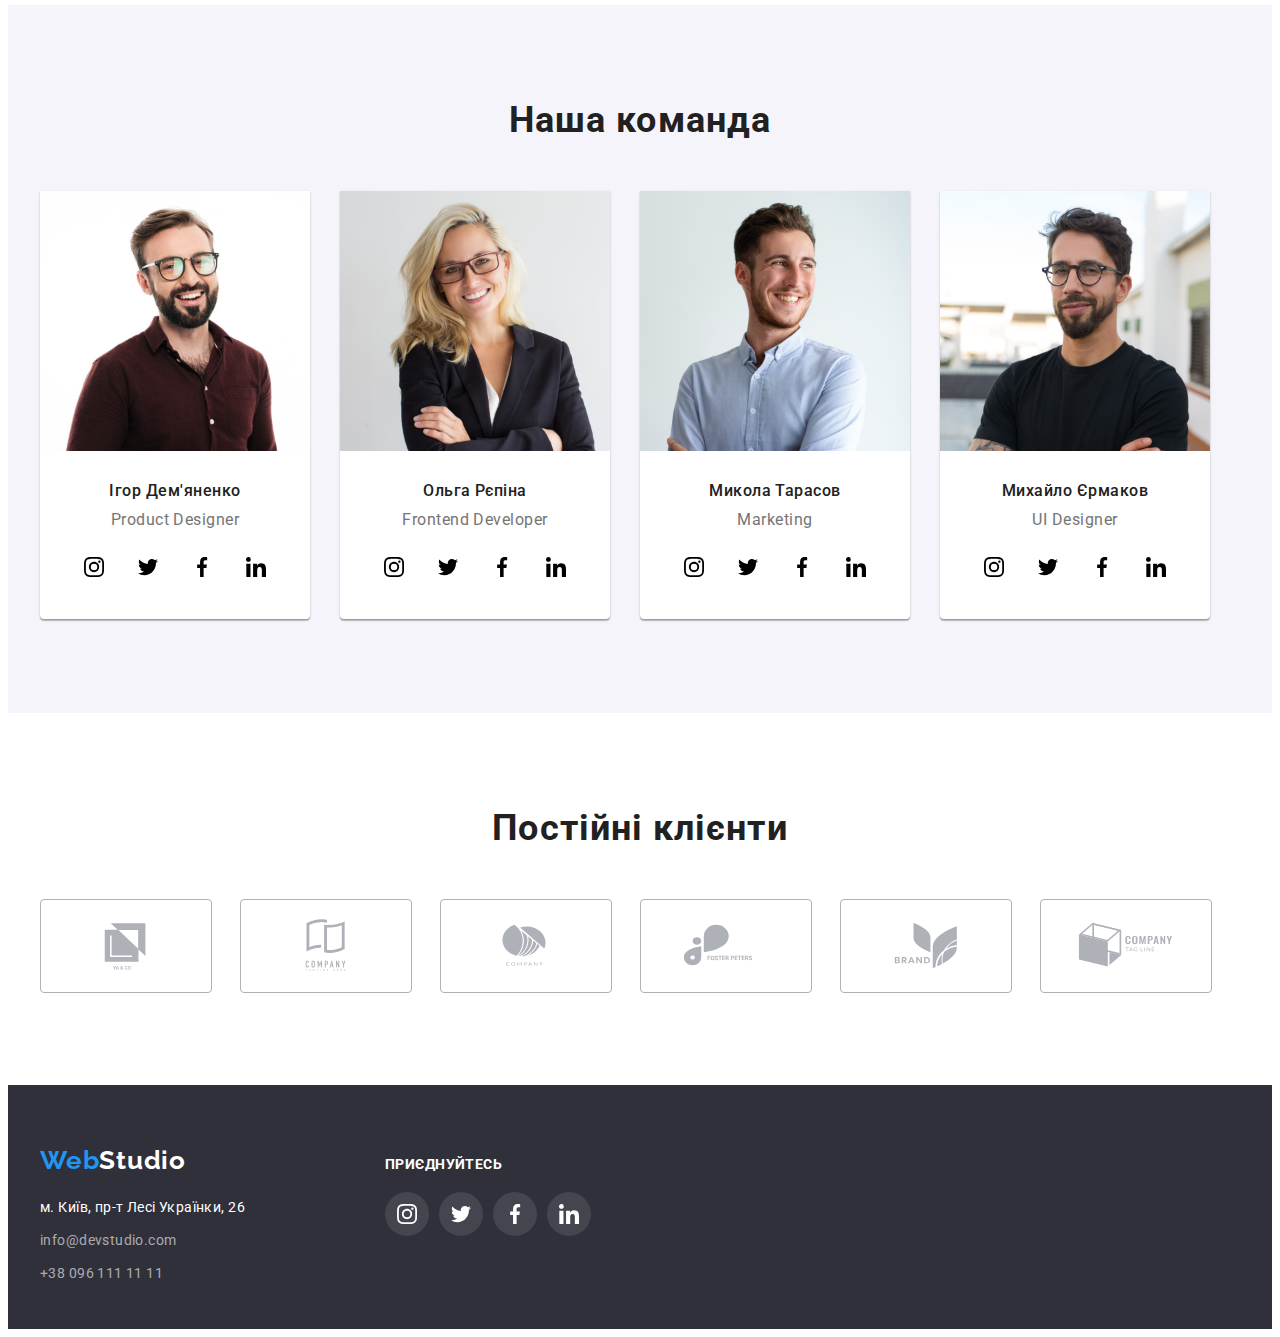
==== commit d799d6d5: "hw-4" ====
--- a/index.html
+++ b/index.html
@@ -22,23 +22,43 @@
 		<header class="header">
 			<div class="container header-container">
 				<a href="./index.html" class="header-logo"><span class="logo-color">Web</span>Studio</a>
-			<nav>
-				<ul class="header-nav list">
-					<li class="item"><a href="./index.html" class="header-nav-link link">Студія</a></li>
-					<li class="item"><a href="./portfolio.html" class="header-nav-link link">Портфоліо</a></li>
-					<li class="item"><a href="" class="header-nav-link link">Контакти</a></li>
+				<nav>
+					<ul class="header-nav list">
+						<li class="item">
+							<a href="./index.html" class="header-nav-link link current">Студія</a>
+						</li>
+						<li class="item">
+							<a href="./portfolio.html" class="header-nav-link link">Портфоліо</a>
+						</li>
+						<li class="item">
+							<a href="" class="header-nav-link link">Контакти</a>
+						</li>
+					</ul>
+				</nav>
+				<ul class="list header-contact-list">
+					<li class="item">
+						<a href="" class="header-contact link">
+							<svg class="mail-icon" width="16" height="12">
+								<use href="./images/icons.svg#icon-envelope"></use>
+							</svg>
+							info@devstudio.com
+						</a>
+					</li>
+					<li class="item">
+						<a href="" class="header-contact link">
+							<svg class="mail-icon" width="10" height="16">
+								<use href="./images/icons.svg#icon-smartphone"></use>
+							</svg>
+							+38 096 111 11 11
+						</a>
+					</li>
 				</ul>
-			</nav>
-			<ul class="list header-contact-list">
-				<li class="item"><a href="" class="header-contact link">info@devstudio.com</a></li>
-				<li class="item"><a href="" class="header-contact link">+38 096 111 11 11</a></li>
-			</ul>
 			</div>
 		</header>
 		<!--Головний розділ-->
 		<main>
 			<section class="hero-container">
-				<h1 class="hero-title">Ефективні рішення для <br> вашого бізнесу</h1>
+				<h1 class="hero-title">Ефективні рішення для вашого бізнесу</h1>
 				<button type="button" class="hero-button">Замовити послугу</button>
 			</section>
 
@@ -47,18 +67,38 @@
 					<h2 class="stealth-title">Наші переваги</h2>
 					<ul class="list benefits-list">
 						<li class="benefit-item">
+							<div class="benefit-icon">
+								<svg width="70" height="70">
+									<use href="./images/icons.svg#icon-antenna"></use>
+								</svg>
+							</div>
 							<h3 class="benefits-title">УВАГА ДО ДЕТАЛЕЙ</h3>
 							<p class="benefits-text">Ідейні міркування, і навіть початок повсякденної роботи з формування позиції.</p>
 						</li>
 						<li class="benefit-item">
+							<div class="benefit-icon">
+								<svg width="70" height="70">
+									<use href="./images/icons.svg#icon-clock"></use>
+								</svg>
+							</div>
 							<h3 class="benefits-title">ПУНКТУАЛЬНІСТЬ</h3>
 							<p class="benefits-text">Завдання організації, особливо рамки і місце навчання кадрів тягне у себе.</p>
 						</li>
 						<li class="benefit-item">
+							<div class="benefit-icon">
+								<svg width="70" height="70">
+									<use href="./images/icons.svg#icon-diagram"></use>
+								</svg>
+							</div>
 							<h3 class="benefits-title">ПЛАНУВАННЯ</h3>
 							<p class="benefits-text">Так само консультація з широким активом значною мірою зумовлює.</p>
 						</li>
 						<li class="benefit-item">
+							<div class="benefit-icon">
+								<svg width="70" height="70">
+									<use href="./images/icons.svg#icon-astronaut"></use>
+								</svg>
+							</div>
 							<h3 class="benefits-title">СУЧАСНІ ТЕХНОЛОГІЇ</h3>
 							<p class="benefits-text">Значимість цих проблем настільки очевидна, що реалізація планових завдань.</p>
 						</li>
@@ -82,6 +122,7 @@
 				</ul>
 				</div>
 			</section>
+			<!-- Команда -->
 			<section class="team">
 				<div class="container">
 					<h2 class="title-center">Наша команда</h2>
@@ -288,51 +329,55 @@
 				</div>
 			</section>
 		</main>
-
 		<!--Підвал-->
-		<footer class="footer footer-container">
-			<div class="container">
-				<a href="./index.html" class="footer-logo"><span class="logo-color">Web</span>Studio</a>
-			<address>
-				<ul class="list list-footer-contact">	
-					<li class="footer-contact-item"><a href="" class="footer-contact link">м. Київ, пр-т Лесі Українки, 26</a></li>
-					<li class="footer-contact-item"><a href="mailto:info@devstudio.com" class="footer-contact footer-communication link">info@devstudio.com</a></li>
-					<li class="footer-contact-item"><a href="tel:+380961111111" class="footer-contact footer-communication link">+38 096 111 11 11</a></li>
-				</ul>
-			</address>
-			</div>
-			<div class="">
-				<h3 class="footer-soc-title">приєднуйтесь</h3>
-				<ul class="footer-soc-list">
-					<li class="footer-soc-item">
-						<a href="" class="footer-soc-link">
-							<svg class="footer-soc-icon">
-								<use href="./images/icons.svg#icon-instagram" width="20px" height="20px"></use>
-							</svg>
-						</a>
-					</li>
-					<li class="footer-soc-item">
-						<a href="" class="footer-soc-link">
-							<svg class="footer-soc-icon">
-								<use href="./images/icons.svg#icon-twitter" width="20px" height="20px"></use>
-							</svg>
-						</a>
-					</li>
-					<li class="footer-soc-item">
-						<a href="" class="footer-soc-link">
-							<svg class="footer-soc-icon">
-								<use href="./images/icons.svg#icon-facebook" width="20px" height="20px"></use>
-							</svg>
-						</a>
-					</li>
-					<li class="footer-soc-item">
-						<a href="" class="footer-soc-link">
-							<svg class="footer-soc-icon">
-								<use href="./images/icons.svg#icon-linkedin" width="20px" height="20px"></use>
-							</svg>
-						</a>
-					</li>
-				</ul>
+		<footer class="footer">
+			<div class="container footer-container">
+				<div>
+					<a href="./index.html" class="footer-logo"><span class="logo-color">Web</span>Studio</a>
+					<address>
+						<ul class="list list-footer-contact">
+							<li class="footer-contact-item"><a href="" class="footer-contact link">м. Київ, пр-т Лесі Українки, 26</a>
+							</li>
+							<li class="footer-contact-item"><a href="mailto:info@devstudio.com"
+									class="footer-contact footer-communication link">info@devstudio.com</a></li>
+							<li class="footer-contact-item"><a href="tel:+380961111111"
+									class="footer-contact footer-communication link">+38 096 111 11 11</a></li>
+						</ul>
+					</address>
+				</div>
+				<div class="footer-soc">
+					<h3 class="footer-soc-title">приєднуйтесь</h3>
+					<ul class="footer-soc-list">
+						<li class="footer-soc-item">
+							<a href="" class="footer-soc-link">
+								<svg class="footer-soc-icon">
+									<use href="./images/icons.svg#icon-instagram" width="20px" height="20px"></use>
+								</svg>
+							</a>
+						</li>
+						<li class="footer-soc-item">
+							<a href="" class="footer-soc-link">
+								<svg class="footer-soc-icon">
+									<use href="./images/icons.svg#icon-twitter" width="20px" height="20px"></use>
+								</svg>
+							</a>
+						</li>
+						<li class="footer-soc-item">
+							<a href="" class="footer-soc-link">
+								<svg class="footer-soc-icon">
+									<use href="./images/icons.svg#icon-facebook" width="20px" height="20px"></use>
+								</svg>
+							</a>
+						</li>
+						<li class="footer-soc-item">
+							<a href="" class="footer-soc-link">
+								<svg class="footer-soc-icon">
+									<use href="./images/icons.svg#icon-linkedin" width="20px" height="20px"></use>
+								</svg>
+							</a>
+						</li>
+					</ul>
+				</div>
 			</div>
 		</footer>
 	</body>
--- a/css/styles.css
+++ b/css/styles.css
@@ -37,6 +37,10 @@
     overflow: hidden;
     border: 0;
     clip: rect(0 0 0 0);
+}
+
+.item .current {
+    color: var(--color-hover);
 }
 
 /* ---------------- Хедер---------------- */
@@ -108,13 +112,21 @@
     line-height: 1.14;
     letter-spacing: 0.02em;
     color: #757575;
+    display: flex;
+    align-items: center;
 }
 
 .header-contact-list {
     display: flex;
     margin-left: auto;
     padding-top: 32px;
-    padding-bottom: 32px;
+    padding-bottom: 32px;    
+}
+
+.mail-icon {
+    margin-right: 10px;
+    fill: currentColor;
+    
 }
 
 .link {
@@ -130,20 +142,26 @@
 /* --------------Герой----------------- */
 
 .hero-container {
-    background-color: #2F303A;    
+    max-width: 1600px;
+    max-height: 600px;   
     margin: 0 auto;
     text-align: center;
     padding-top: 200px;
     padding-bottom: 200px;
-        background-image: linear-gradient(
+    background-image: linear-gradient(
             rgba(47, 48, 58, 0.4),
             rgba(47, 48, 58, 0.4)
             ),
-        url(../images/hero-img.jpg);
+        url(../images/hero-img.jpg);        
     }
 
 
 .hero-title {
+    max-width: 696px;
+    margin-left: auto;
+    margin-right: auto;
+    margin-bottom: 30px;
+
     font-weight: 900;
     font-size: 44px;
     line-height: 1.36;
@@ -167,6 +185,7 @@
     box-shadow: 0px 4px 4px rgba(0, 0, 0, 0.15);
     border-radius: 4px;
     border: none;
+    cursor: pointer;
 }
 
 .hero-button:hover,
@@ -196,6 +215,17 @@
 
 .benefit-item {
     width: 270px;
+}
+
+.benefit-icon {
+    width: 270px;
+    height: 120px;
+    margin-bottom: 30px;
+    background-color: #F5F4FA;
+    display: flex;
+    align-items: center;
+    justify-content: center;
+    border-radius: 4px;
 }
 
 .benefits-list .benefit-item:not(:last-child) {
@@ -359,7 +389,8 @@
 /*-------------------------- Футер-------------------------- */
 
 .footer-container {    
-    margin: 0 auto;    
+    display: flex;
+    align-items: baseline;
 }
 
 .footer {
@@ -381,7 +412,7 @@
 }
 
 .list-footer-contact {
-    /* margin-top: 20px; */
+    margin-top: 20px;
 }
 
 .footer-contact {
@@ -401,6 +432,10 @@
     color: rgba(255, 255, 255, 0.6);
 }
 
+.footer-soc {
+    margin-left: 70px;
+}
+
 .footer-soc-title {
     font-weight: 700;
     font-size: 14px;
@@ -418,7 +453,7 @@
 
 .footer-soc-item {
     width: 44px;
-    height: 44px;
+    height: 44px;    
 }
 
 .footer-soc-link {
@@ -429,7 +464,7 @@
     align-items: center;
     justify-content: center;
     border-radius: 50%;
-
+    background-color: rgba(255, 255, 255, 0.1);
 }
 
 .footer-soc-icon {
@@ -438,7 +473,10 @@
     fill: #FFFFFF;
 }
 
-
+.footer-soc-link:hover,
+.footer-soc-link:focus {
+    background-color: var(--color-hover);
+}
 
 /*--------------------- Стиль Портфоліо ----------------------*/
 
@@ -462,7 +500,7 @@
     border: none;
     padding: 6px 22px;
     border-radius: 4px;
-    /* box-shadow: 0px 3px 1px rgba(0, 0, 0, 0.1), 0px 1px 2px rgba(0, 0, 0, 0.08), 0px 2px 2px rgba(0, 0, 0, 0.12); */
+    cursor: pointer;    
 }
 
 .filter-button-projects:hover,
@@ -470,6 +508,9 @@
     background: #2196F3;
     color: #FFFFFF;
     border: none;
+    box-shadow: 0px 3px 1px rgba(0, 0, 0, 0.1), 
+    0px 1px 2px rgba(0, 0, 0, 0.08), 
+    0px 2px 2px rgba(0, 0, 0, 0.12);
 }
 
 .filter-projects {
@@ -505,6 +546,11 @@
 
 .project-item:nth-last-child(-n + 3) {
     margin-bottom: 0;
+}
+
+.project-item:hover,
+.project-item:focus {
+    box-shadow: 0px 1px 1px rgba(0, 0, 0, 0.12), 0px 4px 4px rgba(0, 0, 0, 0.06), 1px 4px 6px rgba(0, 0, 0, 0.16);
 }
 
 .project-text {
